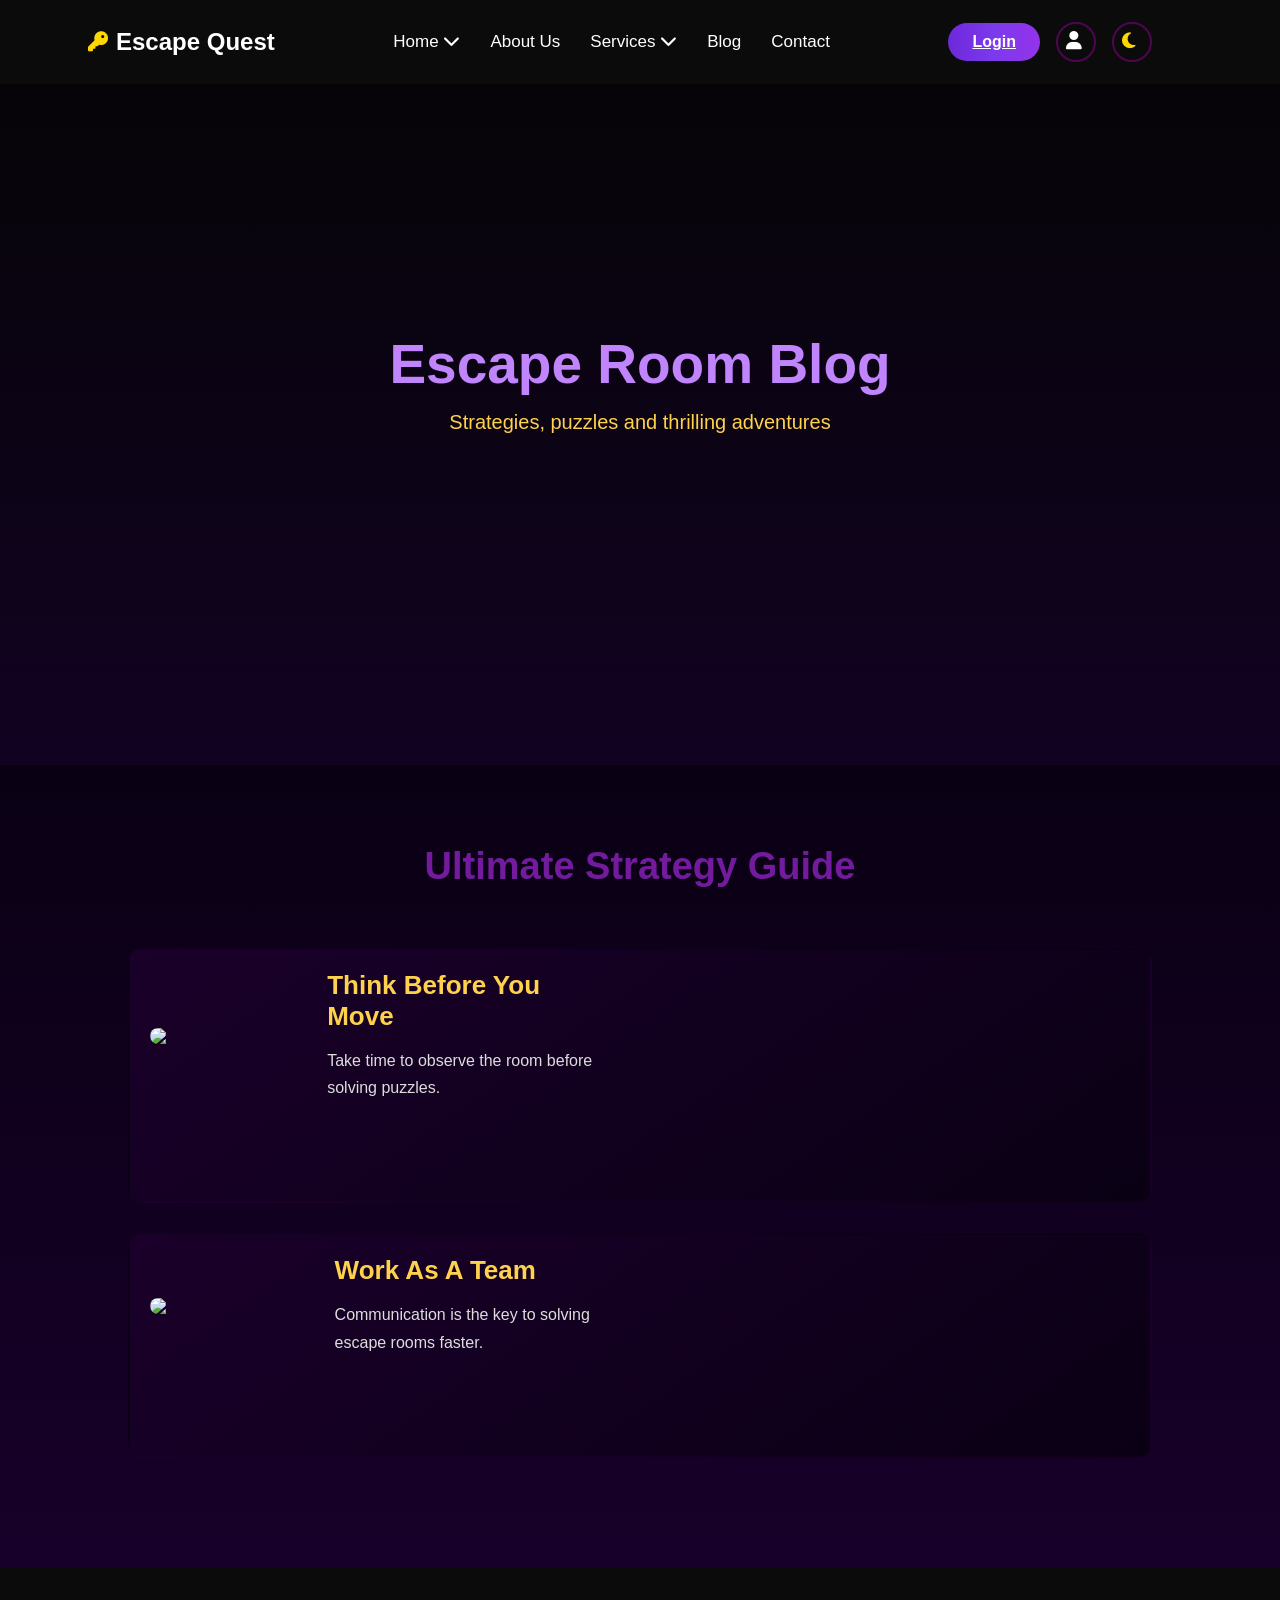
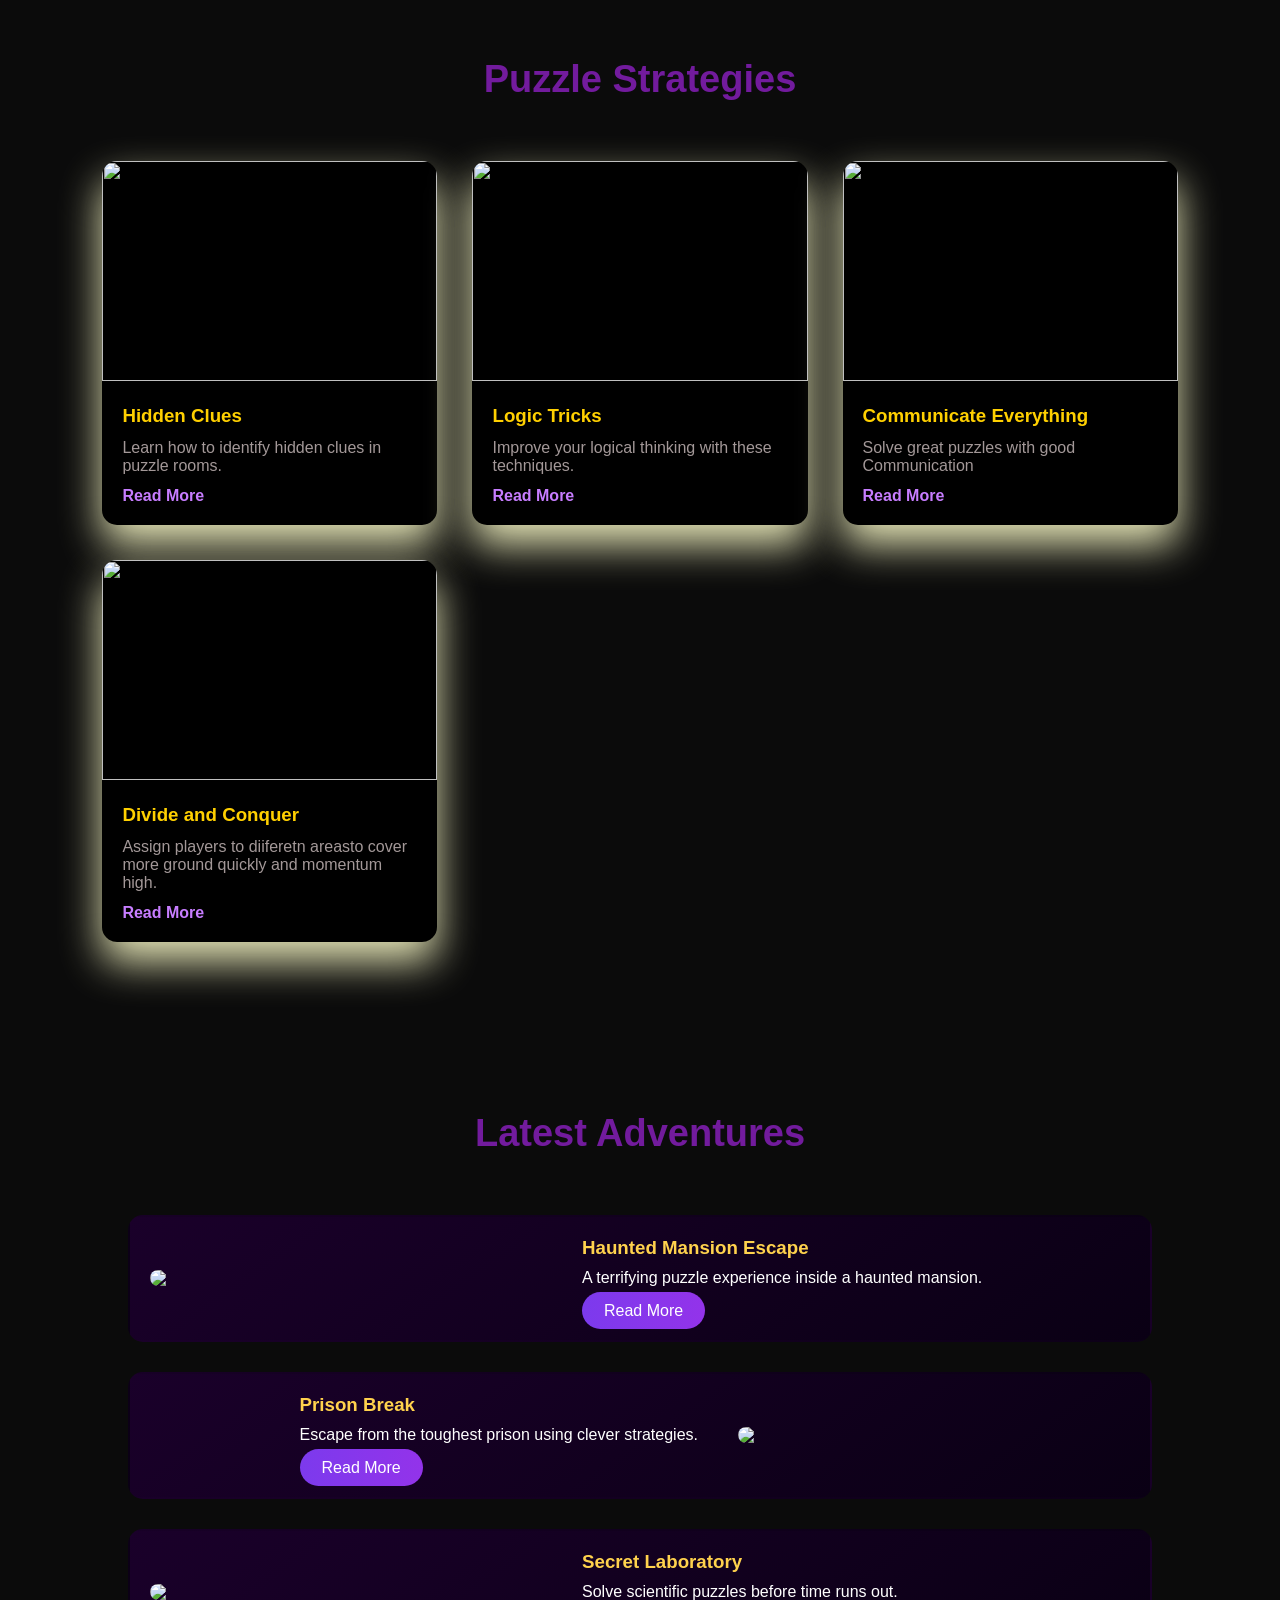
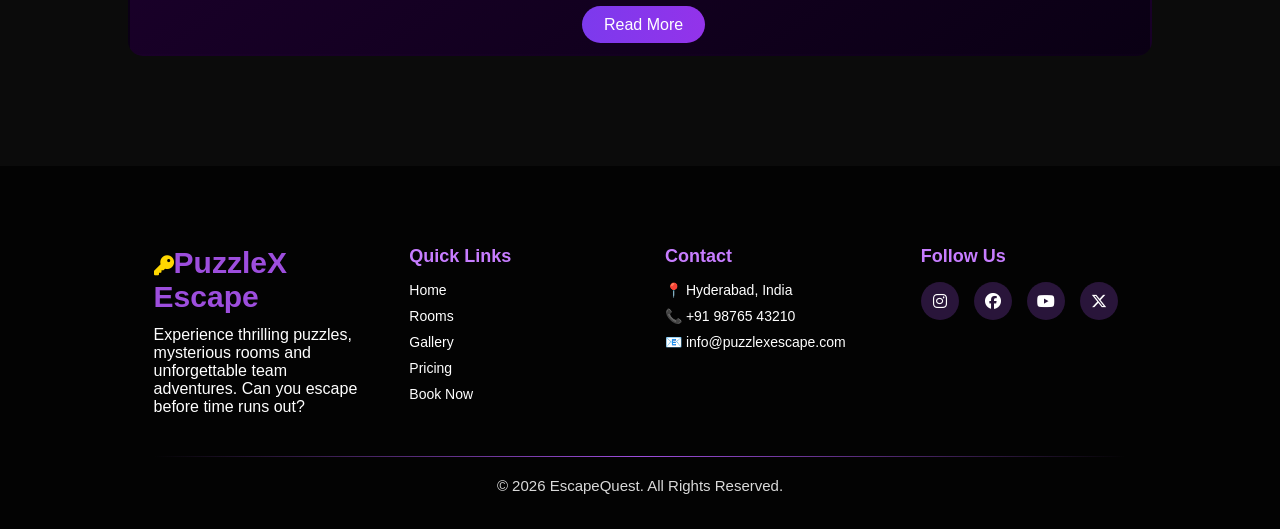
==== blogs.html @ 8bf0a649 "update" ====
<!DOCTYPE html>
<html lang="en">
<head>
    <meta charset="UTF-8">
    <meta name="viewport" content="width=device-width, initial-scale=1.0">
    <title>blogs</title>
    <link rel="stylesheet" href="blogs.css">
 
<link rel="stylesheet"
href="https://cdnjs.cloudflare.com/ajax/libs/font-awesome/6.5.1/css/all.min.css">
</head>
<body>
<header class="header" id="header">
 
<div class="logo">
<h2><i class="fa-solid fa-key logo-icon"></i>Escape Quest</h2>
</div>
 
<div class="menu-toggle" id="menuToggle">
<i class="fa-solid fa-bars"></i>
</div>
 
<ul class="nav-links" id="navLinks">
 
<li class="dropdown">
<a href="index.html">Home <i class="fa-solid fa-chevron-down"></i></a>
<ul class="dropdown-menu">
<li><a href="home2.html">Home 2</a></li>
</ul>
</li>
 
<li><a href="About Us.html">About Us</a></li>
 
<li class="dropdown">
<a href="services.html">Services <i class="fa-solid fa-chevron-down"></i></a>
<ul class="dropdown-menu">
<li><a href="servicedetails.html#rooms">Themes</a></li>
<li><a href="servicedetails.html#challenges">Team Challenge</a></li>
<li><a href="servicedetails.html#events">Corporate Events</a></li>
</ul>
</li>
 
<li><a href="blogs.html">Blog</a></li>
<li><a href="Contact.html">Contact</a></li>
 
</ul>
 
<div class="nav-right">
<a href="login.html" class="login-btn">Login</a>
 
<a href="dashboard.html">
<i class="fa-solid fa-user admin-icon"></i>
</a>
 
<i class="fa-solid fa-moon theme-toggle" id="themeToggle"></i>
</div>
</header>
<section class="blog-hero">

<div class="blog-hero-content">

<h1>Escape Room Blog</h1>
<p>Strategies, puzzles and thrilling adventures</p>

</div>

</section>


<section class="strategy-section">
  
<div class="adventure-blog">

<h2 class="section-title" >Ultimate Strategy Guide</h2>

<div class="adventure-card reveal" id="one" >

<div class="strategy-item">

<img src="/images/Featuredimage.jpeg" class="reveal-left">

<div class="strategy-content reveal-right">

<h3>Think Before You Move</h3>

<p>Take time to observe the room before solving puzzles.</p>

</div>

</div>
</div>

<div class="adventure-card reveal" id="two">

<div class="strategy-item">
<img src="/images/featured image1.jpeg" class="reveal-left">

<div class="strategy-content reveal-right">

<h3>Work As A Team</h3>

<p>Communication is the key to solving escape rooms faster.</p>

</div>

</div>
</div>
</div>

</section>


<section class="blog-section">

<h2 class="section-title">Puzzle Strategies</h2>

<div class="blog-container">

<div class="blog-card">

<img src="/images/image1.webp">

<div class="blog-info">

<h3>Hidden Clues</h3>

<p>Learn how to identify hidden clues in puzzle rooms.</p>

<a href="bdetail.html#hidden">Read More</a>

</div>

</div>


<div class="blog-card">

<img src="/images/image2.jpeg">

<div class="blog-info">

<h3>Logic Tricks</h3>

<p>Improve your logical thinking with these techniques.</p>

<a href="bdetail.html#logic">Read More</a>

</div>

</div>

<div class="blog-card">

<img src="/images/featured image1.jpeg ">

<div class="blog-info">

<h3>Communicate Everything</h3>

<p>Solve great puzzles with good Communication</p>

<a href="bdetail.html#communication">Read More</a>

</div>

</div>

<div class="blog-card">

<img src="/images/team.webp">

<div class="blog-info">

<h3>Divide and Conquer</h3>

<p>Assign players to diiferetn areasto cover more ground quickly and momentum high.</p>

<a href="bdetail.html#divide">Read More</a>

</div>

</div>

</div>

</section>


<section class="latest-adventures">

<h2 class="section-title">Latest Adventures</h2>

<div class="adventure-blog">


<div class="adventure-card reveal">

<img src="/images/hauntedimage.jpeg">

<div class="adventure-content">

<h3>Haunted Mansion Escape</h3>

<p>A terrifying puzzle experience inside a haunted mansion.</p>

<a href="bdetail.html#haunted">Read More</a>

</div>

</div>


<div class="adventure-card right reveal">

<img src="/images/prisonimage.webp">

<div class="adventure-content">

<h3>Prison Break</h3>

<p>Escape from the toughest prison using clever strategies.</p>

<a href="bdetail.html#prison">Read More</a>

</div>

</div>


<div class="adventure-card reveal">

<img src="/images/laboratory.webp">

<div class="adventure-content">

<h3>Secret Laboratory</h3>

<p>Solve scientific puzzles before time runs out.</p>

<a href="bdetail.html#lab">Read More</a>

</div>

</div>


</div>

</section>

<footer class="escape-footer">
 
<div class="escape-footer-overlay">
 
<div class="escape-footer-container">
 

<div class="escape-footer-col">
<h3 class="escape-footer-logo"><i class="fa-solid fa-key logo-icon"></i>PuzzleX Escape</h3>
<p>
Experience thrilling puzzles, mysterious rooms and unforgettable team adventures.
Can you escape before time runs out?
</p>
</div>
 

<div class="escape-footer-col">
<h4>Quick Links</h4>
<ul>
<li><a href="#">Home</a></li>
<li><a href="#">Rooms</a></li>
<li><a href="#">Gallery</a></li>
<li><a href="#">Pricing</a></li>
<li><a href="#">Book Now</a></li>
</ul>
</div>

<div class="escape-footer-col">
<h4>Contact</h4>
<ul>
<li>📍 Hyderabad, India</li>
<li>📞 +91 98765 43210</li>
<li>📧 info@puzzlexescape.com</li>
</ul>
</div>
 

<div class="escape-footer-col">
<h4>Follow Us</h4>
 
<div class="escape-footer-social">
 
<a><i class="fa-brands fa-instagram"></i></a>
<a><i class="fa-brands fa-facebook"></i></a>
<a><i class="fa-brands fa-youtube"></i></a>
<a><i class="fa-brands fa-x-twitter"></i></a>
 
</div>
 
</div>
 
</div>
 
<div class="escape-footer-divider"></div>
 
<div class="escape-footer-copy">
© 2026 EscapeQuest. All Rights Reserved.
</div>
 
</div>
 
</footer>



  <script src="blogs.js"></script> 
  
</body>
</html>
---- blogs.css ----
:root{
--text-color:#ffffff;
--bg-overlay:rgba(0,0,0,0.65);
--hero-bg:linear-gradient(135deg,#1a0f00,#000000);
--section-bg:linear-gradient(135deg,#1a0f00,#000000);
--overlay:rgba(0,0,0,0.35);
--number-color:#ffd000;
--hover-number:#ff7b00;
 
--bg:#0b0b0b;
--text:#ffffff;
--card-bg:#000000;
--review-bg:rgba(255,255,255,0.08);
 
--topbar-bg:linear-gradient(90deg,#6d28d9,#7c3aed,#9333ea);
 
--dark-header:#0b0b0b;
--light-header:#ffffff;
 
--text-dark:#ffffff;
--text-light:#000000;
}
 
 
 
body{
--header-bg:var(--dark-header);
--nav-color:#fff;
 
background:#0b0b0b;
color:#fff;
}
 
 
 
body.light{
--text-color:#000000;
--bg-overlay:rgba(255,255,255,0.65);
--hero-bg:linear-gradient(135deg,#fff7e6,#ffffff);
--section-bg:linear-gradient(135deg,#fff4e6,#ffffff);
--overlay:rgba(255,170,0,0.08);
--number-color:#ff7b00;
--hover-number:#ff4500;
 
--bg:#ffffff;
--text:#0b0b0b;
--card-bg:#ffffff;
--review-bg:rgba(0,0,0,0.08);
 
--header-bg:var(--light-header);
--nav-color:#000;
}
 
*{
margin:0;
padding:0;
box-sizing:border-box;
font-family:Arial, Helvetica, sans-serif;
}
 
 
 
.header{
 
position:fixed;
top:0;
left:0;
width:100%;
 
display:flex;
align-items:center;
justify-content:space-between;
 
padding:12px 6%;
 
background:var(--header-bg);
 
transition:0.4s;
z-index:1000;
 
}
 
 
.header.scrolled{
background:rgba(0,0,0,0.65);
backdrop-filter:blur(8px);
}
 
body.light .header.scrolled{
background:rgba(255,255,255,0.75);
}
 
 
.logo{
margin-left:-40px;
}
 
.logo h2{
display:flex;
align-items:center;
gap:8px;
font-weight:700;
color:var(--nav-color);
}
 
 
 
.logo-icon{
color:#ffd700;
font-size:20px;
}
 
 
 
.nav-links{
display:flex;
list-style:none;
gap:28px;
}
 
.nav-links li{
position:relative;
}
 
.nav-links a{
text-decoration:none;
color:var(--nav-color);
font-size:16px;
font-weight:500;
position:relative;
}
 
 
 
.nav-links a::after{
content:"";
position:absolute;
left:0;
bottom:-6px;
width:0%;
height:3px;
 
background:var(--topbar-bg);
transition:0.3s;
}
 
.nav-links a:hover::after,
.nav-links a.active::after{
width:100%;
}
 
.dropdown-menu{
 
position:absolute;
top:35px;
left:0;
 
background:var(--header-bg);
list-style:none;
 
padding:10px 0;
min-width:160px;
 
display:none;
 
border-radius:6px;
box-shadow:0 5px 12px rgba(0,0,0,0.2);
 
}
 
.dropdown-menu li{
padding:8px 18px;
}
 
.dropdown-menu a{
color:var(--nav-color);
font-size:15px;
}
 
.dropdown:hover .dropdown-menu{
display:block;
}
 
.nav-right{
display:flex;
align-items:center;
gap:16px;
}
 
 
 
.login-btn{
 
padding:10px 24px;
border:none;
border-radius:25px;
 
background:var(--topbar-bg);
color:#fff;
 
font-size:16px;
font-weight:600;
cursor:pointer;
 
transition:all 0.3s ease;
}
 
.login-btn:hover{
 
transform:translateY(-3px) scale(1.05);
box-shadow:0 8px 20px rgba(124,58,237,0.5);
background:linear-gradient(135deg,#7c3aed,#9333ea);
 
}
 
 
 
.admin-icon,
.theme-toggle{
 
width:40px;
height:40px;
padding-top: 8px;
padding-left: 8px;
display:flex;
align-items:center;
justify-content:center;
 
border-radius:50%;
border: 2px solid rgba(128, 0, 128, 0.6);
 
font-size:18px;
line-height:1;
 
background:transparent;
 
cursor:pointer;
transition:0.3s;
 
}
 
.admin-icon{
color:var(--nav-color);
}
 
.admin-icon:hover{
border-color:#7c3aed;
transform:scale(1.08);
}
 

 
.theme-toggle{
color:#ffd700;
}
 
.theme-toggle:hover{
border-color:#ffd700;
transform:scale(1.08);
}
 
 
.menu-toggle{
display:none;
font-size:24px;
cursor:pointer;
color:var(--nav-color);
}
 
@media (max-width:639px){
 
.header{
display:flex;
align-items:center;
justify-content:space-between;
padding:15px 5%;
}
 
.login-btn,
.book-btn{
display:none;
}
 
.header-right{
display:flex;
align-items:center;
gap:15px;
margin-left:auto;
}
.theme-toggle{
order:1;
font-size:18px;
cursor:pointer;
}
 
.menu-toggle{
display:block;
order:2;
font-size:22px;
cursor:pointer;
}
 
.nav-links{
position:absolute;
top:70px;
left:0;
width:100%;
 
background:var(--header-bg);
 
flex-direction:column;
display:none;
 
text-align:center;
padding:20px 0;
gap:20px;
}
 
.nav-links.active{
display:flex;
}
 
.dropdown-menu{
position:relative;
top:10px;
box-shadow:none;
}
 
.dropdown:hover .dropdown-menu{
display:none;
}
 
.dropdown.active .dropdown-menu{
display:block;
}
 
}
 
@media (min-width:640px) and (max-width:1023px){
 
.header{
padding:18px 6%;
}
 
.logo h2{
font-size:21px;
}
 
.nav-links{
gap:20px;
}
 
.nav-links a{
font-size:15px;
}
 
.book-btn{
padding:8px 20px;
font-size:15px;
}
 
}
 
 
@media (min-width:1024px) and (max-width:1279px){
 
.header{
padding:20px 8%;
}
 
.logo h2{
font-size:22px;
}
 
.nav-links{
gap:25px;
}
 
.nav-links a{
font-size:16px;
}
 
.book-btn{
padding:9px 22px;
font-size:15px;
}
 
}
 
 
@media (min-width:1280px){
 
.header{
padding:22px 10%;
}
 
.logo h2{
font-size:24px;
}
 
.nav-links{
gap:30px;
}
 
.nav-links a{
font-size:17px;
}
 
.book-btn{
padding:10px 24px;
font-size:16px;
}
}



body.light{
--footer-text:#2b2b2b;
--footer-heading:#7b2cbf;
--footer-logo:#7b2cbf;
--footer-link:#333;
--footer-link-hover:#7b2cbf;
--footer-social-bg:rgba(123,44,191,0.12);
--footer-divider:#7b2cbf;
--footer-overlay:linear-gradient(
135deg,
rgba(165, 156, 218, 0.92),
rgba(243,232,255,0.92)
);
}
:root{
--footer-text:#ffffff;
--footer-heading:#c77dff;
--footer-logo:#9d4edd;
--footer-link:#ffffff;
--footer-link-hover:#c77dff;
--footer-social-bg:rgba(157,78,221,0.25);
--footer-divider:#9d4edd;
--footer-overlay:rgba(0,0,0,0.75);
}


.escape-footer{
position:relative;
background-image:url("/images/footer\ jpg.jpeg");
background-size:cover;
background-position:center;
color:var(--footer-text);
}
.escape-footer-overlay{
background:var(--footer-overlay);
padding:70px 8% 30px;
}
 
 
.escape-footer-container{
display:grid;
grid-template-columns:repeat(auto-fit,minmax(220px,1fr));
gap:40px;
}
 
 
.escape-footer-logo{
font-size:28px;
font-weight:700;
color:var(--footer-logo);
margin-bottom:12px;
}
 
 
.escape-footer-col h4{
margin-bottom:15px;
font-size:18px;
color:var(--footer-heading);
}
 
 
.escape-footer-col ul{
list-style:none;
padding:0;
}
 
.escape-footer-col ul li{
margin-bottom:10px;
font-size:14px;
}
 
.escape-footer-col ul li a{
color:var(--footer-link);
text-decoration:none;
transition:0.3s;
}
 
.escape-footer-col ul li a:hover{
color:var(--footer-link-hover);
padding-left:4px;
}
 
 
.escape-footer-social{
display:flex;
gap:15px;
margin-top:10px;
}
 
.escape-footer-social a{
width:38px;
height:38px;
display:flex;
align-items:center;
justify-content:center;
border-radius:50%;
background:var(--footer-social-bg);
color:var(--footer-text);
font-size:16px;
transition:0.3s;
}
 
.escape-footer-social a:hover{
background:var(--footer-logo);
color:white;
transform:translateY(-3px);
box-shadow:0 8px 20px rgba(157,78,221,0.4);
}
 
.escape-footer-divider{
margin:40px 0 20px;
height:1px;
background:linear-gradient(to right,transparent,var(--footer-divider),transparent);
}
 
.escape-footer-copy{
text-align:center;
font-size:14px;
opacity:0.85;
}
 
 
body.escape-light-mode .escape-footer-overlay{
background:rgba(255,255,255,0.85);
color:#222;
}
 
body.escape-light-mode .escape-footer-col ul li a{
color:#333;
}
 
body.escape-light-mode .escape-footer-col ul li a:hover{
color:#7b2cbf;
}
 
body.escape-light-mode .escape-footer-social a{
background:rgba(123,44,191,0.15);
color:#333;
}
 
body.escape-light-mode .escape-footer-divider{
background:linear-gradient(to right,transparent,#7b2cbf,transparent);
}
@media (max-width:639px){
 
.escape-footer-overlay{
padding:50px 20px 25px;
}
 
.escape-footer-container{
grid-template-columns:1fr;
gap:30px;
text-align:center;
}
 
.escape-footer-logo{
font-size:24px;
}
 
.escape-footer-col h4{
font-size:16px;
}
 
.escape-footer-col ul li{
font-size:13px;
}
 
.escape-footer-social{
justify-content:center;
}
 
.escape-footer-social a{
width:34px;
height:34px;
font-size:14px;
}
 
.escape-footer-divider{
margin:30px 0 15px;
}
 
.escape-footer-copy{
font-size:13px;
}
 
 
}
 
 
@media (min-width:640px) and (max-width:1023px){
 
.escape-footer-overlay{
padding:60px 6% 28px;
}
 
.escape-footer-container{
grid-template-columns:repeat(2,1fr);
gap:35px;
}
 
.escape-footer-logo{
font-size:26px;
}
 
.escape-footer-social a{
width:36px;
height:36px;
}
 
}
 
@media (min-width:1024px) and (max-width:1279px){
 
.escape-footer-overlay{
padding:70px 8% 30px;
}
 
.escape-footer-container{
grid-template-columns:repeat(4,1fr);
gap:40px;
}
 
.escape-footer-logo{
font-size:28px;
}
 
}
 
 
@media (min-width:1280px){
 
.escape-footer-overlay{
padding:80px 12% 35px;
}
 
.escape-footer-container{
grid-template-columns:repeat(4,1fr);
gap:50px;
}
 
.escape-footer-logo{
font-size:30px;
}
 
.escape-footer-copy{
font-size:15px;
}
 
}











.blog-hero{
height:85vh;
display:flex;
align-items:center;
justify-content:center;
text-align:center;
background:url("/images/featuredblog.jpeg") center/cover no-repeat;
position:relative;
}

.blog-hero::after{
content:"";
position:absolute;
width:100%;
height:100%;
background:linear-gradient(rgba(0,0,0,0.6),rgba(20,0,40,0.8));
}

.blog-hero-content{
position:relative;
z-index:2;
animation:heroFadeUp 1.2s ease forwards;
}

.blog-hero h1{
font-size:55px;
color:#c084fc;
margin-bottom:15px;
}

.blog-hero p{
font-size:20px;
color:#ffd24d;
}

@keyframes heroFadeUp{
0%{opacity:0; transform:translateY(50px);}
100%{opacity:1; transform:translateY(0);}
}



.section-title{
text-align:center;
font-size:38px;
margin-bottom:60px;
color:#721b9d;
position:relative;
display:inline-block;
left:50%;
transform:translateX(-50%);
cursor:pointer;
transition:0.3s;
}

.section-title::after{
content:"";
position:absolute;
left:0;
bottom:-8px;
width:0%;
height:3px;
background:#ffd24d;
transition:0.4s;
}

.section-title:hover{
color:#ffd24d;
}

.section-title:hover::after{
width:100%;
}



.strategy-section{
padding:80px 10%;
background:linear-gradient(180deg,#0a0014,#18002a);
}
body.light .strategy-section{
   background:linear-gradient(135deg,rgb(223, 160, 220), rgb(215, 209, 216));
}

.strategy-item{
display:flex;
align-items:center;
gap:50px;
margin-bottom:80px;
transition:0.4s;
cursor: none;
}
#one{
   cursor: none;
}
#two{
   cursor: none;
}

.strategy-item:nth-child(even){
flex-direction:row-reverse;
}

.strategy-item img{
width:420px;
border-radius:15px;
transition:0.5s;
}

.strategy-item:hover img{
transform:scale(1.05);
}

.strategy-content h3{
font-size:26px;
color:#ffd24d;
margin-bottom:15px;
}

.strategy-content p{
line-height:1.7;
color:#ddd;
max-width:500px;
}





.blog-section{
padding:90px 8%;
}
body.light .blog-section{
   background-color: white;
}

.blog-container{
display:grid;
grid-template-columns:repeat(3,1fr);
gap:35px;

}

.blog-card{
background:var(--card-bg);
border-radius:15px;
overflow:hidden;
transition:0.6s;
opacity:1 !important;
transform:translateY(0) !important;
box-shadow:0 20px 40px rgb(229, 229, 182);
}



.blog-card.show{
transform:translateY(0);
opacity:1;
}

.blog-card img{
width:100%;
height:220px;
object-fit:cover;
transition:0.5s;
}

.blog-card:hover img{
transform:scale(1.1);
}
.blog-card:hover{
transform:translateY(-10px);
box-shadow:0 20px 40px rgba(204, 101, 241, 0.4);
}


.blog-info{
padding:20px;
}

.blog-info h3{
color:#ffd000;
}

.blog-info p{
margin:12px 0;
color:rgb(163, 152, 152);
}

.blog-info a{
text-decoration:none;
color:#c77dff;
font-weight:bold;
}






.latest-adventures{
padding:80px 10%;
}
body.light .latest-adventures {
   background-color: rgb(251, 230, 251);
}



.adventure-card{
display:flex;
align-items:center;
gap:40px;
background:linear-gradient(145deg,#1a002a,#0a0014);
border-radius:15px;
padding:20px;
transition:0.4s;
border:2px solid transparent;
cursor:pointer;
margin-bottom: 30px;;
}
body.light .adventure-card{
   background:linear-gradient(145deg,white,purple);
}

.adventure-card:hover{
transform:translateY(-10px);
border-color:#a855f7;
box-shadow:0 20px 40px rgba(168,85,247,0.4);
}

.adventure-card img{
width:40%;
border-radius:12px;
transition:0.5s;
}

.adventure-card:hover img{
transform:scale(1.05);
}

.adventure-card.right{
flex-direction:row-reverse;
}

.adventure-content h3{
color:#ffd24d;
margin-bottom:10px;
}

.adventure-content p{
color:white;
margin-bottom:15px;
}

.adventure-content a{
text-decoration:none;
background:linear-gradient(90deg,#7c3aed,#9333ea);
padding:10px 22px;
border-radius:25px;
color:white;
transition:0.4s;
}

.adventure-content a:hover{
transform:translateY(-3px);
box-shadow:0 10px 25px rgba(124,58,237,0.5);
}


.reveal,
.reveal-left,
.reveal-right{
opacity:0;
transition:1s;
}

.reveal{transform:translateY(60px);}
.reveal-left{transform:translateX(-80px);}
.reveal-right{transform:translateX(80px);}

.reveal.active,
.reveal-left.active,
.reveal-right.active{
opacity:1;
transform:translate(0);
}

@media (max-width:639px){



.blog-hero{
height:70vh;
padding:0 20px;
}

.blog-hero h1{
font-size:32px;
}

.blog-hero p{
font-size:16px;
}


.section-title{
font-size:28px;
margin-bottom:40px;
}



.strategy-item{
flex-direction:column;
text-align:center;
gap:25px;
}

.strategy-item img{
width:100%;
max-width:350px;
}

.strategy-content p{
max-width:100%;
}



.blog-container{
grid-template-columns:1fr;
}



.adventure-card{
flex-direction:column;
text-align:center;
gap:20px;
}

.adventure-card.right{
flex-direction:column;
}

.adventure-card img{
width:100%;
}

}
@media (min-width:640px) and (max-width:1023px){


.blog-hero h1{
font-size:42px;
}

.blog-hero p{
font-size:18px;
}



.strategy-item{
flex-direction:column;
text-align:center;
gap:30px;
flex-wrap:wrap;

}

.strategy-item img{
width:70%;
}



.blog-container{
grid-template-columns:repeat(2,1fr);
}



.adventure-card{
flex-direction:column;
text-align:center;
}

.adventure-card.right{
flex-direction:column;
}

.adventure-card img{
width:80%;
}

}
@media (min-width:1024px) and (max-width:1279px){



.blog-container{
grid-template-columns:repeat(3,1fr);
}


.strategy-item img{
width:380px;
}



.adventure-card img{
width:45%;
}

}
@media (min-width:1280px){

.blog-container{
grid-template-columns:repeat(3,1fr);
}

.strategy-item img{
width:420px;
}

.adventure-card img{
width:40%;
}

}
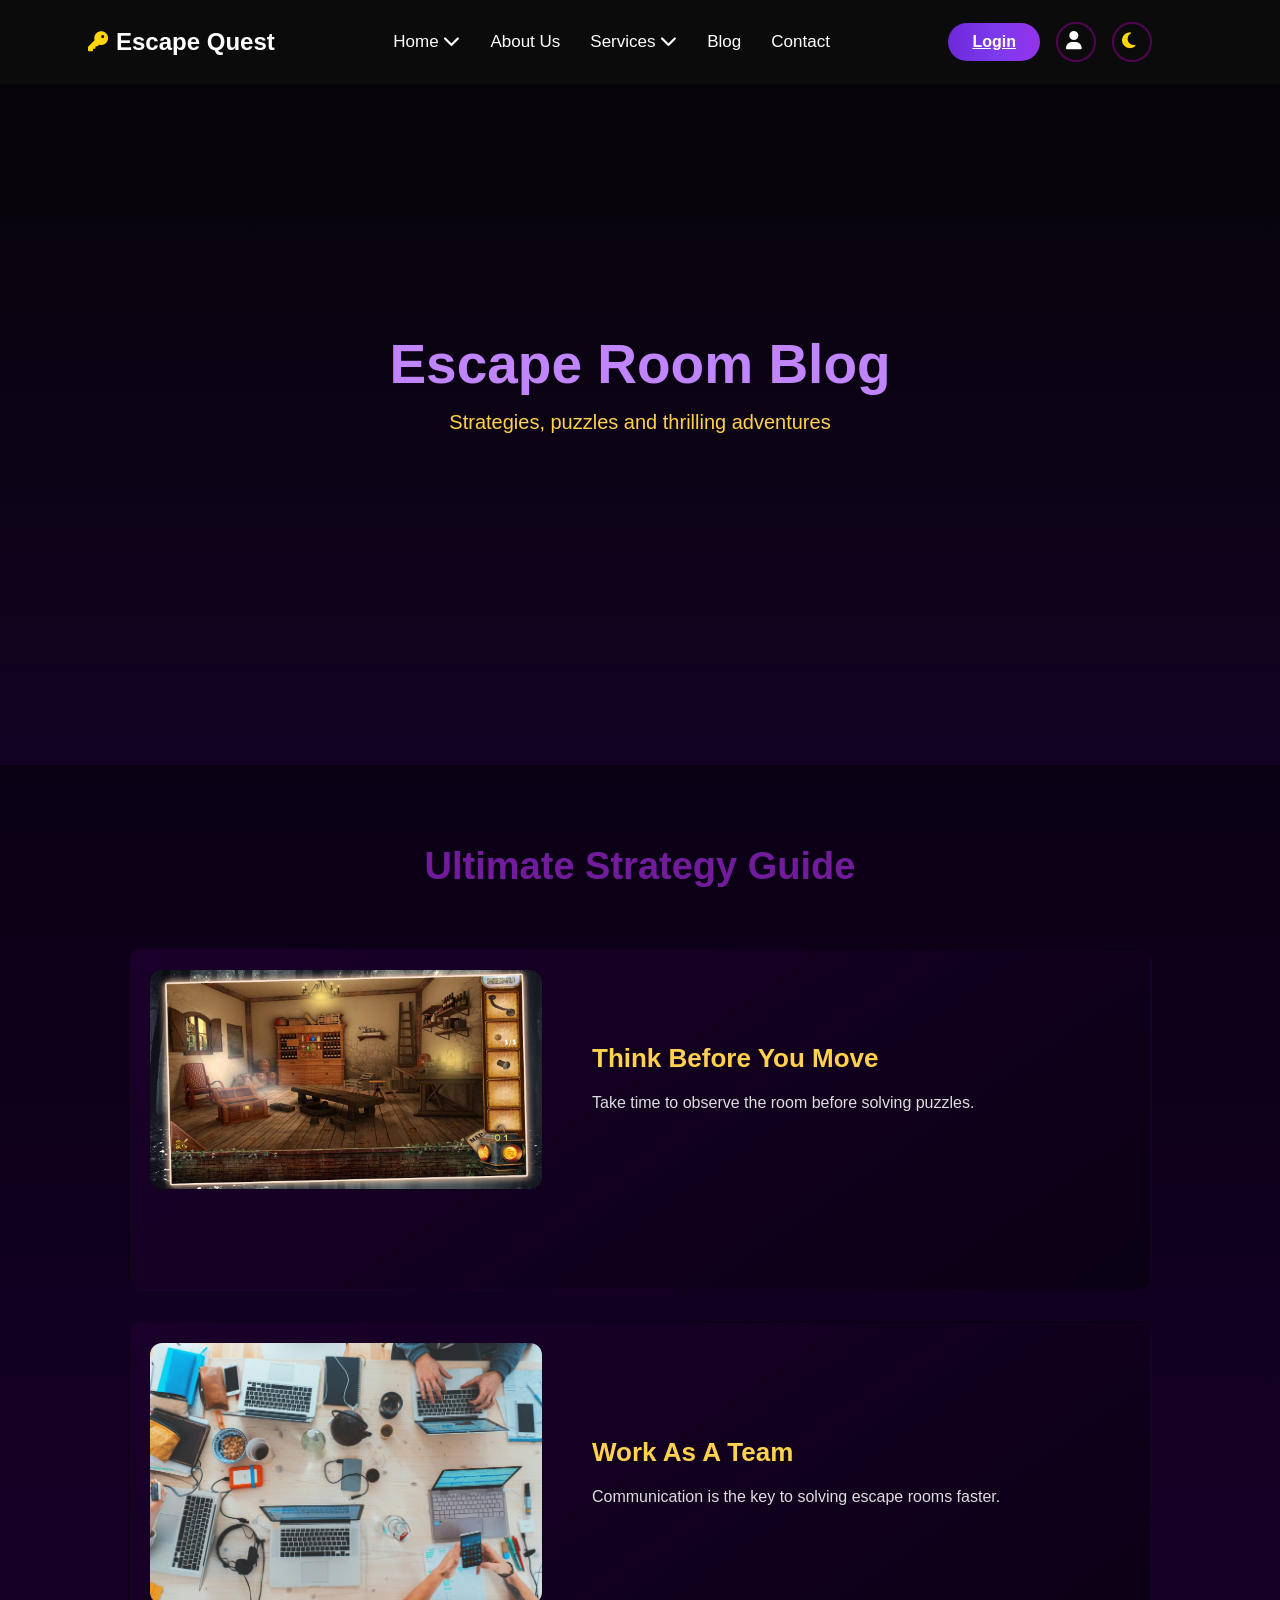
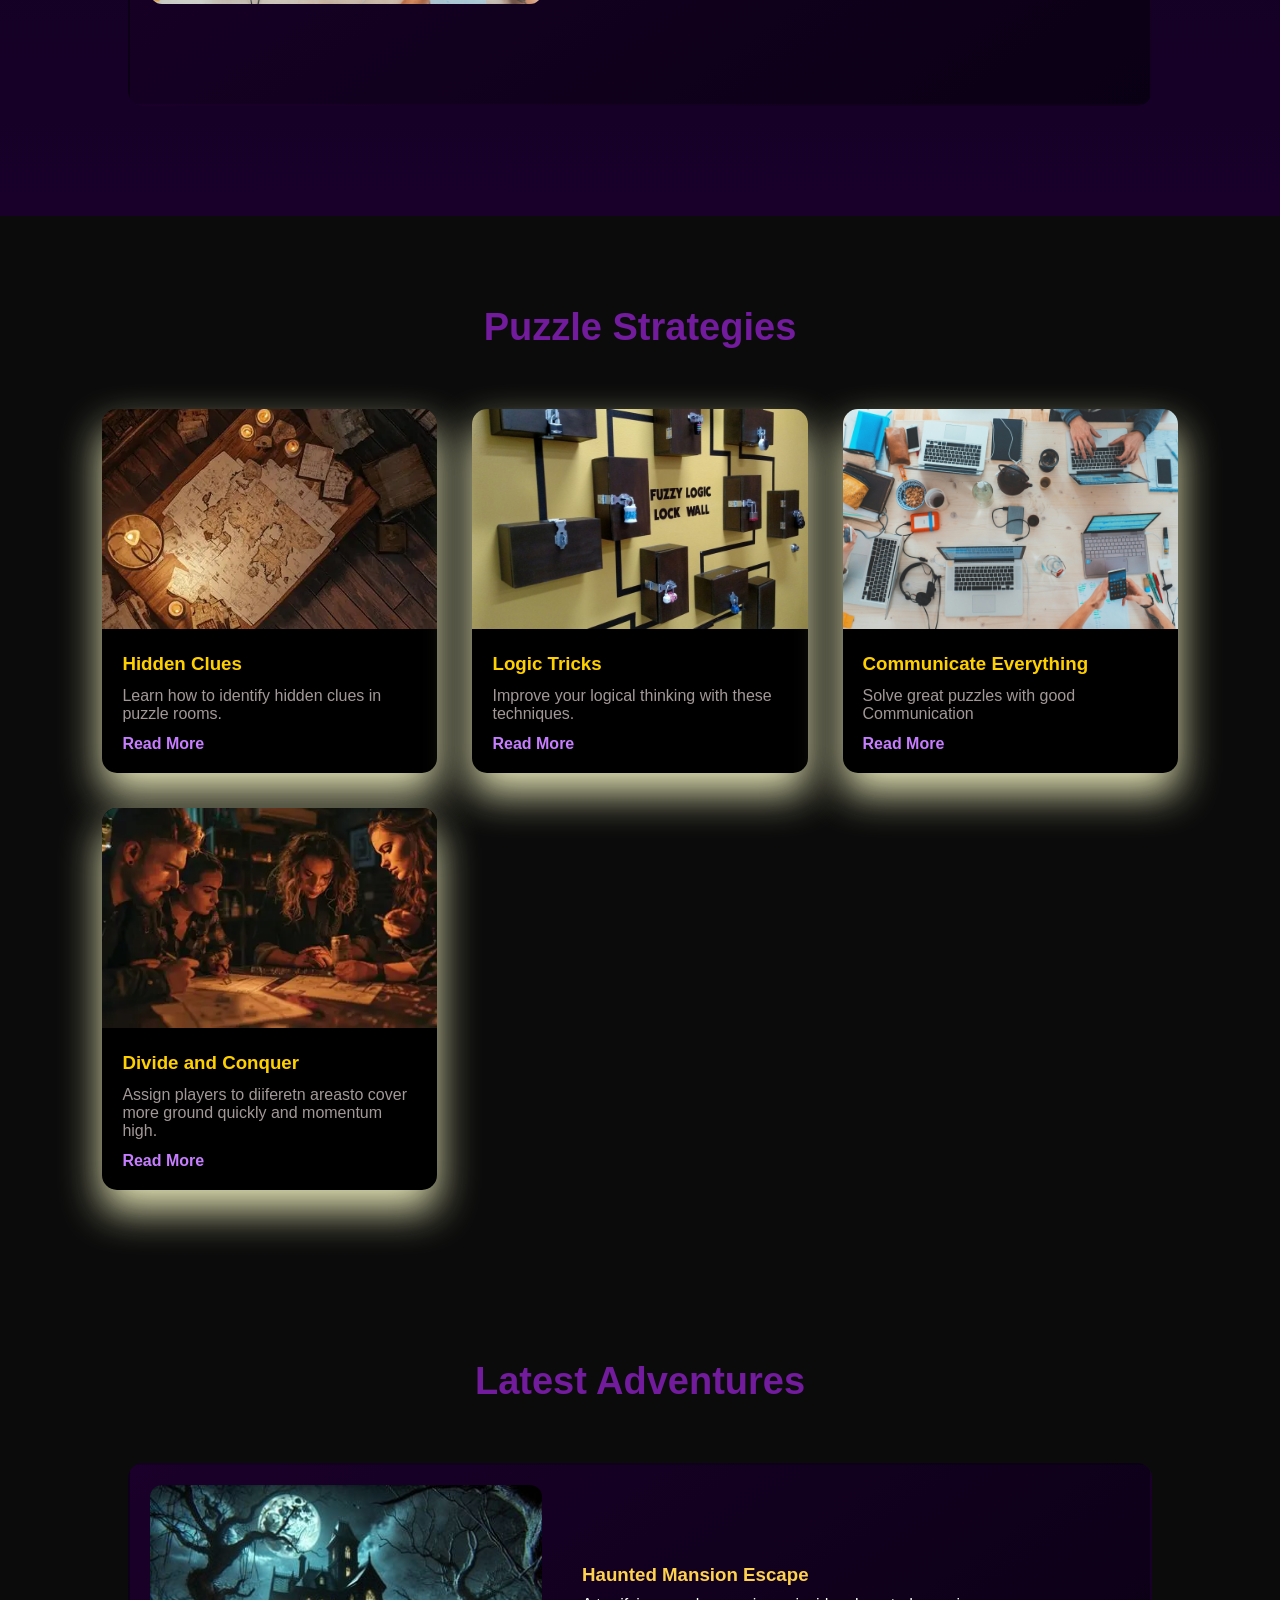
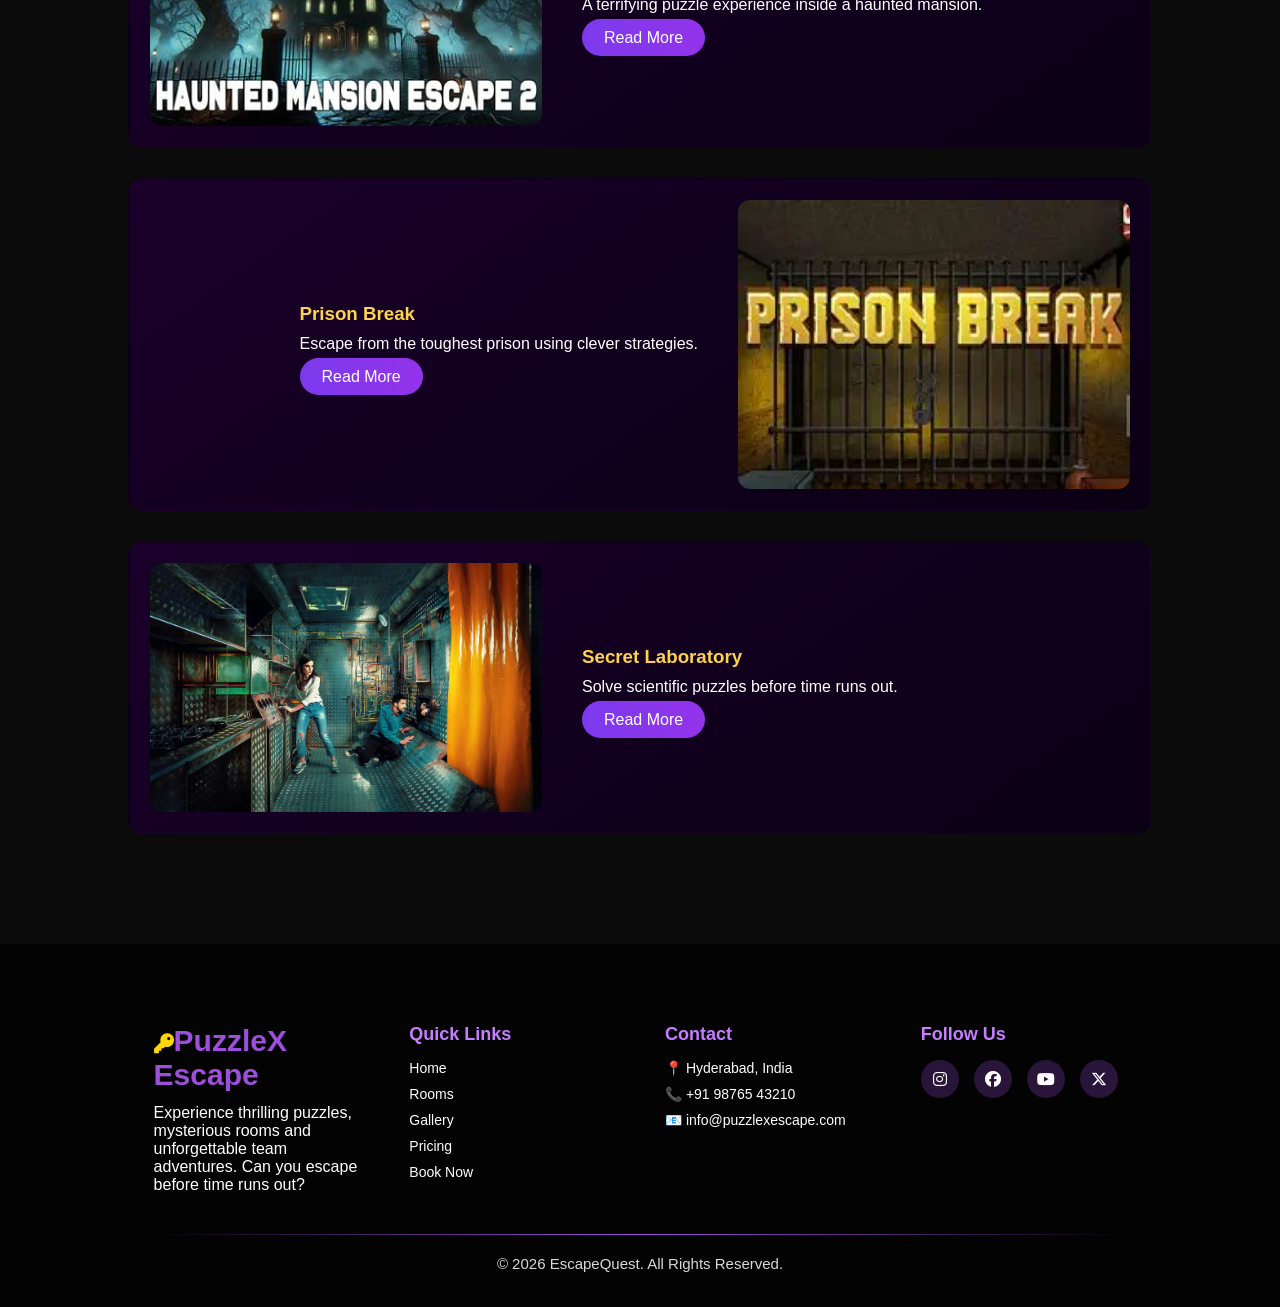
==== commit 9f084565: "UPDATE" ====
--- a/blogs.html
+++ b/blogs.html
@@ -77,7 +77,7 @@
 
 <div class="strategy-item">
 
-<img src="/images/Featuredimage.jpeg" class="reveal-left">
+<img src="Images/Featuredimage.jpeg" class="reveal-left">
 
 <div class="strategy-content reveal-right">
 
@@ -93,7 +93,7 @@
 <div class="adventure-card reveal" id="two">
 
 <div class="strategy-item">
-<img src="/images/featured image1.jpeg" class="reveal-left">
+<img src="Images/featuredimage1.jpeg" class="reveal-left">
 
 <div class="strategy-content reveal-right">
 
@@ -118,7 +118,7 @@
 
 <div class="blog-card">
 
-<img src="/images/image1.webp">
+<img src="Images/image1.webp">
 
 <div class="blog-info">
 
@@ -135,7 +135,7 @@
 
 <div class="blog-card">
 
-<img src="/images/image2.jpeg">
+<img src="Images/image2.jpeg">
 
 <div class="blog-info">
 
@@ -151,7 +151,7 @@
 
 <div class="blog-card">
 
-<img src="/images/featured image1.jpeg ">
+<img src="Images/featuredimage1.jpeg">
 
 <div class="blog-info">
 
@@ -167,7 +167,7 @@
 
 <div class="blog-card">
 
-<img src="/images/team.webp">
+<img src="Images/team.webp">
 
 <div class="blog-info">
 
@@ -195,7 +195,7 @@
 
 <div class="adventure-card reveal">
 
-<img src="/images/hauntedimage.jpeg">
+<img src="Images/hauntedimage.jpeg">
 
 <div class="adventure-content">
 
@@ -212,7 +212,7 @@
 
 <div class="adventure-card right reveal">
 
-<img src="/images/prisonimage.webp">
+<img src="Images/prisonimage.webp">
 
 <div class="adventure-content">
 
@@ -229,7 +229,7 @@
 
 <div class="adventure-card reveal">
 
-<img src="/images/laboratory.webp">
+<img src="Images/laboratory.webp">
 
 <div class="adventure-content">
 
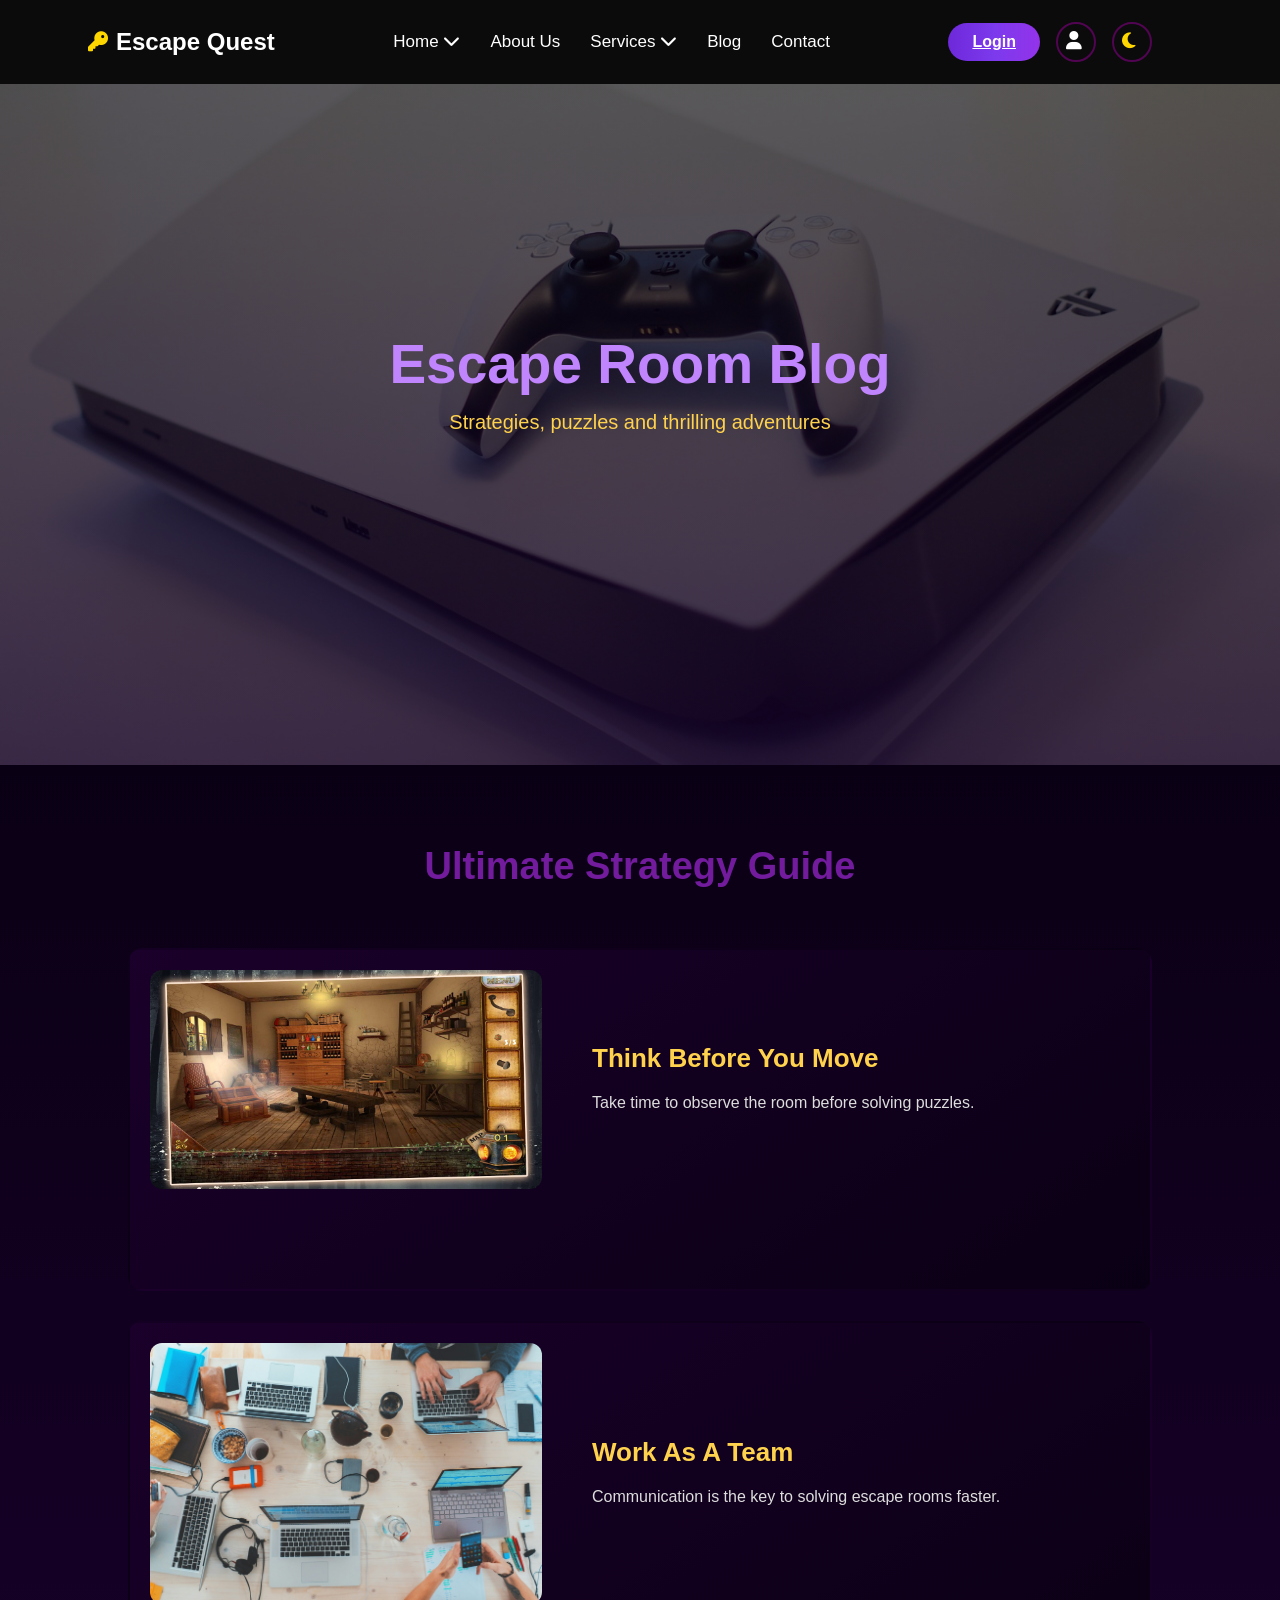
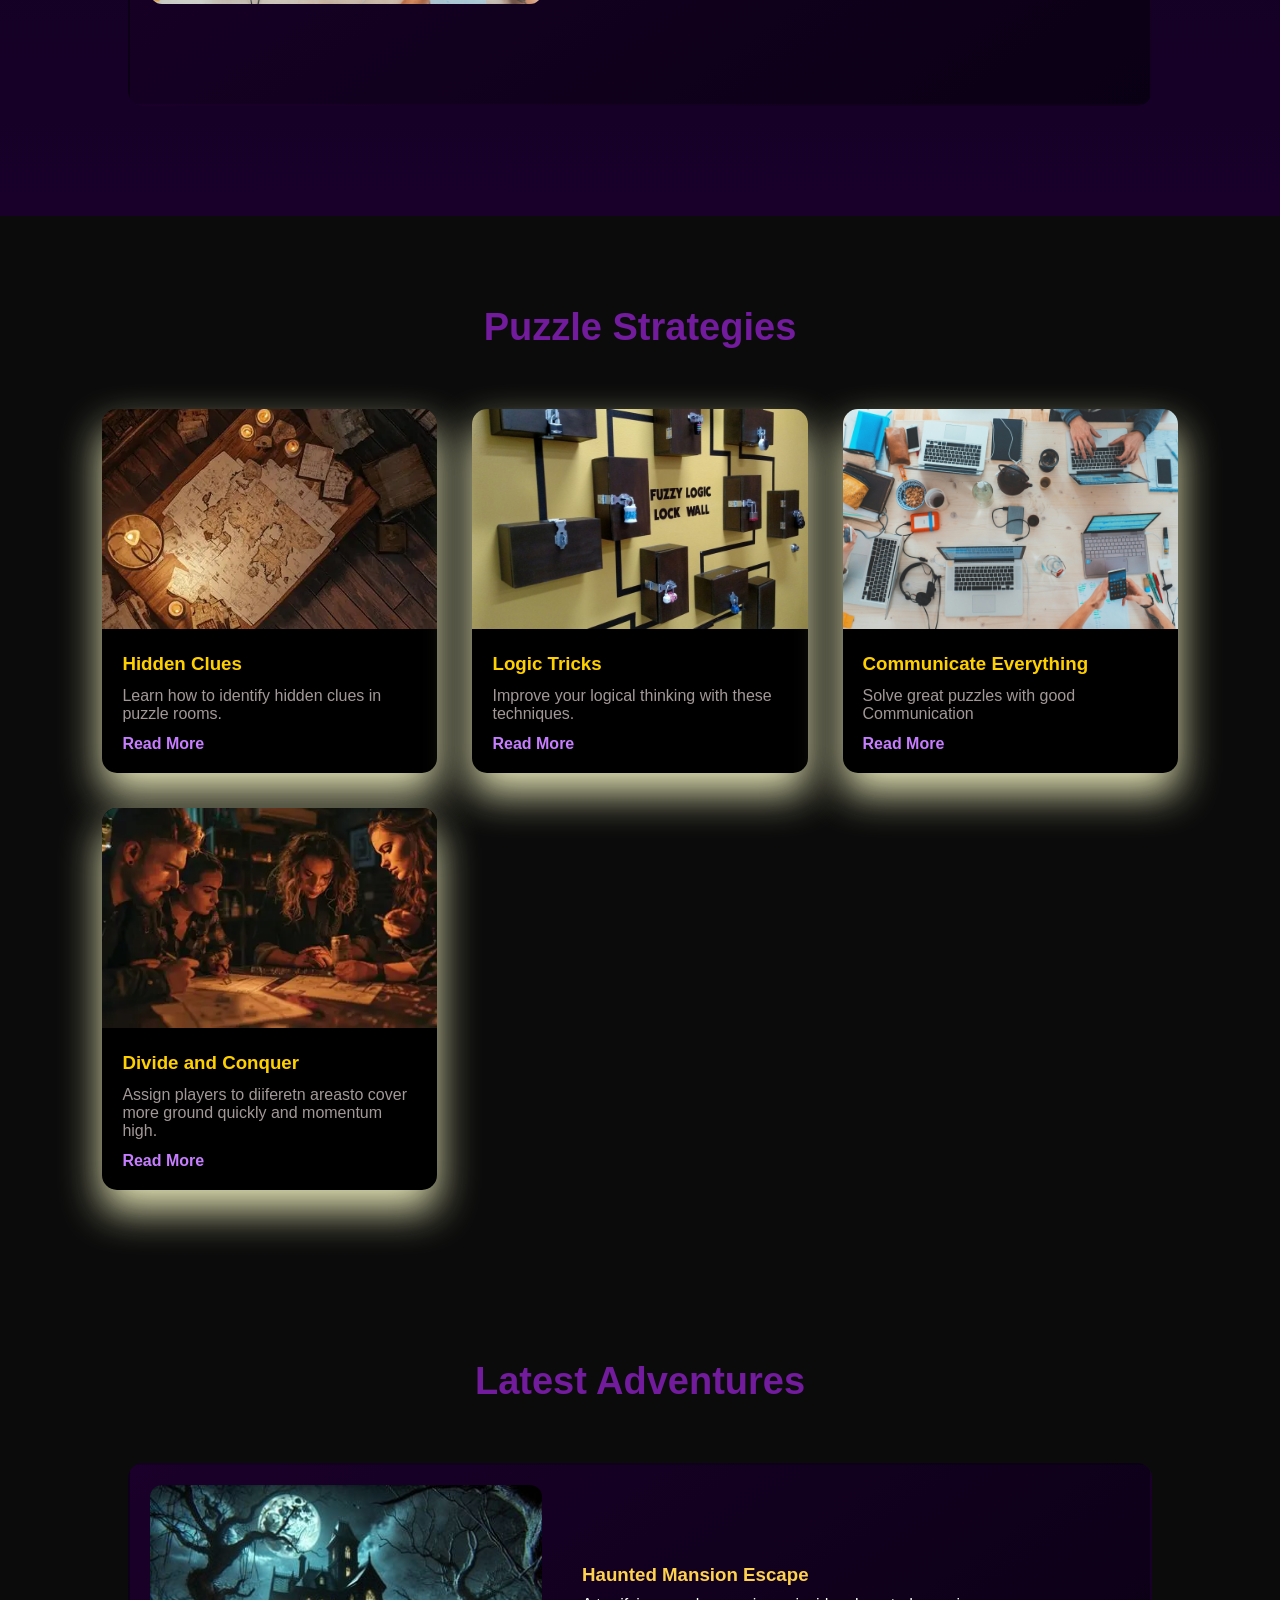
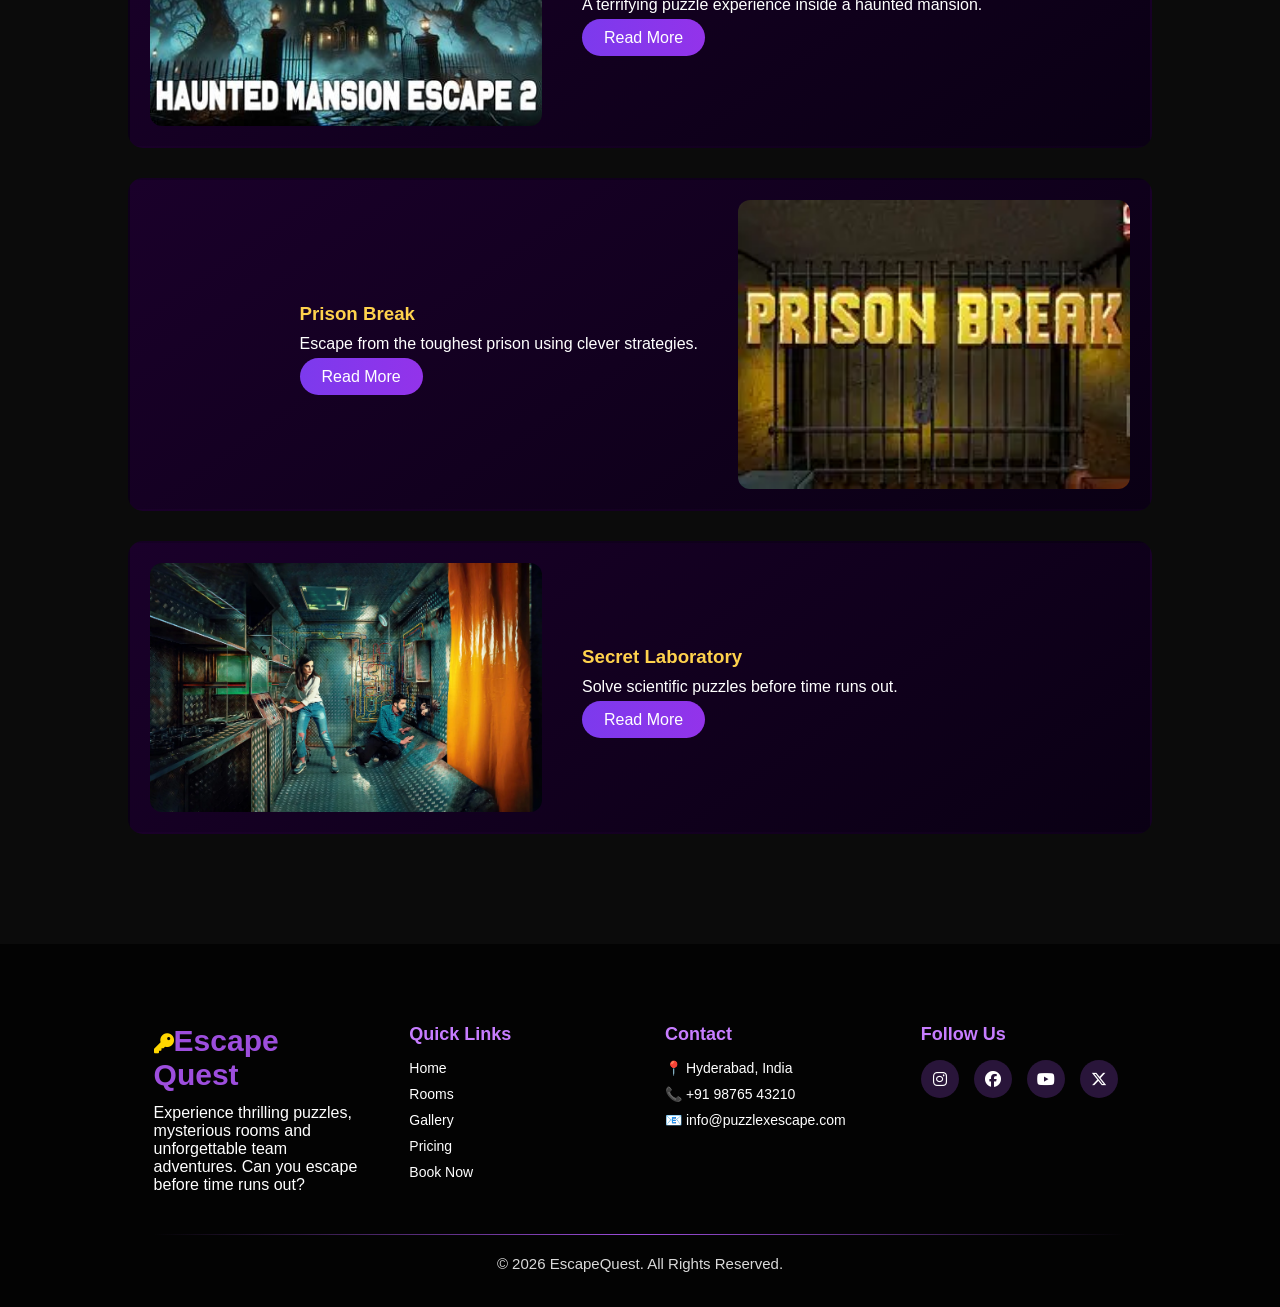
==== commit d82da521: "update" ====
--- a/blogs.html
+++ b/blogs.html
@@ -256,7 +256,7 @@
  
 
 <div class="escape-footer-col">
-<h3 class="escape-footer-logo"><i class="fa-solid fa-key logo-icon"></i>PuzzleX Escape</h3>
+<h3 class="escape-footer-logo"><i class="fa-solid fa-key logo-icon"></i>Escape Quest</h3>
 <p>
 Experience thrilling puzzles, mysterious rooms and unforgettable team adventures.
 Can you escape before time runs out?
--- a/blogs.css
+++ b/blogs.css
@@ -680,7 +680,7 @@
 align-items:center;
 justify-content:center;
 text-align:center;
-background:url("/images/featuredblog.jpeg") center/cover no-repeat;
+background:url("Images/featuredblog.jpeg") center/cover no-repeat;
 position:relative;
 }
 
